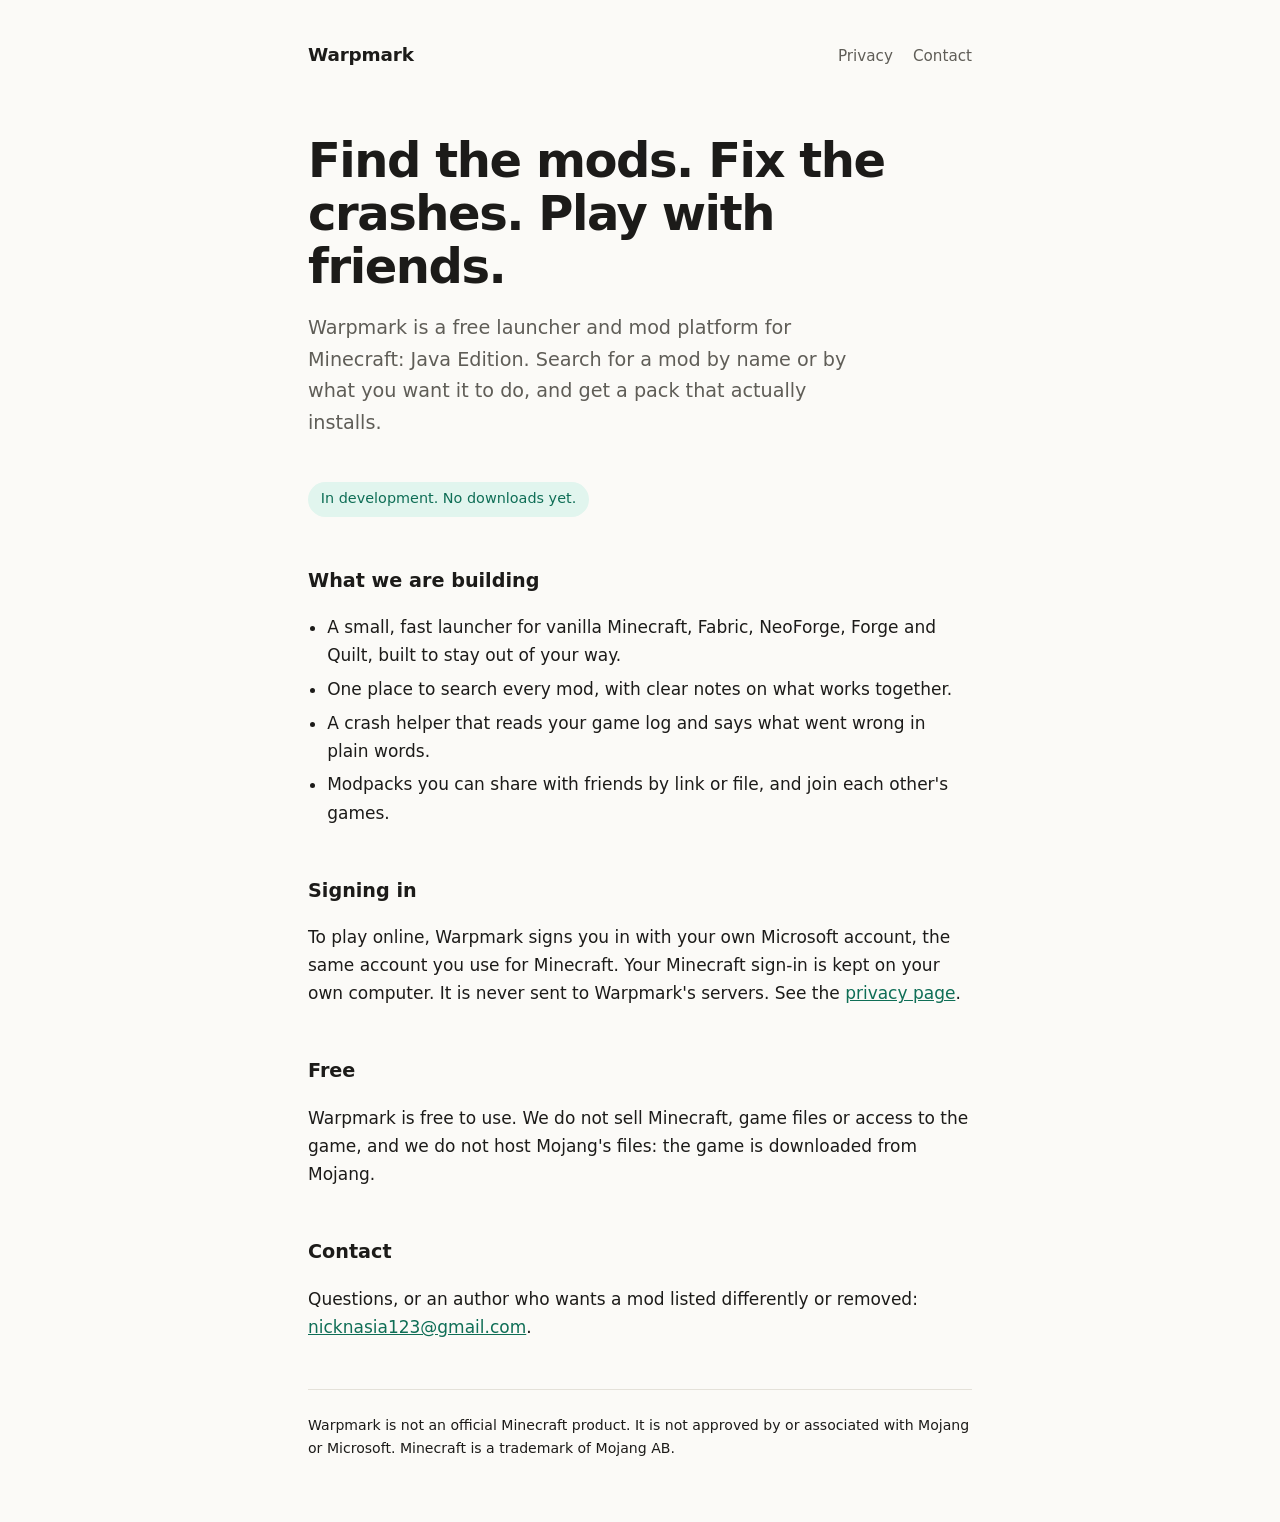
==== index.html @ c7de2d84 "feat: first Warpmark site, home and privacy pages Static HTML and CSS, no scripts, cookies or tracke" ====
<!doctype html>
<html lang="en">
<head>
<meta charset="utf-8">
<meta name="viewport" content="width=device-width, initial-scale=1">
<title>Warpmark: a free home for Minecraft mods</title>
<meta name="description" content="Warpmark is a free launcher and mod platform for Minecraft: Java Edition, in development.">
<link rel="stylesheet" href="styles.css">
</head>
<body>
<header>
  <a class="brand" href="./">Warpmark</a>
  <nav><a href="privacy.html">Privacy</a><a href="mailto:nicknasia123@gmail.com">Contact</a></nav>
</header>
<main>
  <h1>Find the mods. Fix the crashes. Play with friends.</h1>
  <p class="lead">Warpmark is a free launcher and mod platform for Minecraft: Java Edition. Search for a mod by name or by what you want it to do, and get a pack that actually installs.</p>
  <span class="status">In development. No downloads yet.</span>

  <h2>What we are building</h2>
  <ul>
    <li>A small, fast launcher for vanilla Minecraft, Fabric, NeoForge, Forge and Quilt, built to stay out of your way.</li>
    <li>One place to search every mod, with clear notes on what works together.</li>
    <li>A crash helper that reads your game log and says what went wrong in plain words.</li>
    <li>Modpacks you can share with friends by link or file, and join each other's games.</li>
  </ul>

  <h2>Signing in</h2>
  <p>To play online, Warpmark signs you in with your own Microsoft account, the same account you use for Minecraft. Your Minecraft sign-in is kept on your own computer. It is never sent to Warpmark's servers. See the <a href="privacy.html">privacy page</a>.</p>

  <h2>Free</h2>
  <p>Warpmark is free to use. We do not sell Minecraft, game files or access to the game, and we do not host Mojang's files: the game is downloaded from Mojang.</p>

  <h2>Contact</h2>
  <p>Questions, or an author who wants a mod listed differently or removed: <a href="mailto:nicknasia123@gmail.com">nicknasia123@gmail.com</a>.</p>
</main>
<footer>
  <hr>
  <p>Warpmark is not an official Minecraft product. It is not approved by or associated with Mojang or Microsoft. Minecraft is a trademark of Mojang AB.</p>
</footer>
</body>
</html>
---- styles.css ----
:root { --bg:#fbfaf7; --fg:#1c1b19; --muted:#5f5d57; --line:#e4e1d9; --accent:#0f6e56; --accent-bg:#e1f5ee; }
@media (prefers-color-scheme: dark) { :root { --bg:#161614; --fg:#ecebe6; --muted:#a3a198; --line:#2c2b27; --accent:#5dcaa5; --accent-bg:#0b2a22; } }
* { box-sizing: border-box; }
html { -webkit-text-size-adjust: 100%; }
body { margin:0; background:var(--bg); color:var(--fg); font:17px/1.65 system-ui,-apple-system,"Segoe UI",Roboto,sans-serif; }
main, header, footer { max-width:44rem; margin:0 auto; padding:0 1.25rem; }
header { padding-top:2.5rem; display:flex; justify-content:space-between; align-items:baseline; }
.brand { font-weight:600; letter-spacing:-.01em; font-size:1.15rem; color:var(--fg); text-decoration:none; }
nav a { color:var(--muted); text-decoration:none; margin-left:1.25rem; font-size:.95rem; }
nav a:hover { color:var(--fg); }
h1 { font-size:clamp(2rem,6vw,3rem); line-height:1.1; letter-spacing:-.03em; margin:4rem 0 1rem; font-weight:600; }
h2 { font-size:1.2rem; margin:3rem 0 .5rem; font-weight:600; }
p, li { color:var(--fg); }
.lead { font-size:1.2rem; color:var(--muted); max-width:34rem; }
.status { display:inline-block; margin-top:1.5rem; padding:.35rem .8rem; border-radius:999px; background:var(--accent-bg); color:var(--accent); font-size:.9rem; font-weight:500; }
ul { padding-left:1.2rem; } li { margin:.35rem 0; }
a { color:var(--accent); }
hr { border:0; border-top:1px solid var(--line); margin:3rem 0 1.5rem; }
footer { padding-bottom:3rem; color:var(--muted); font-size:.88rem; }
@media (max-width:30rem) { body { font-size:16px; } h1 { margin-top:2.5rem; } nav a { margin-left:.9rem; } }
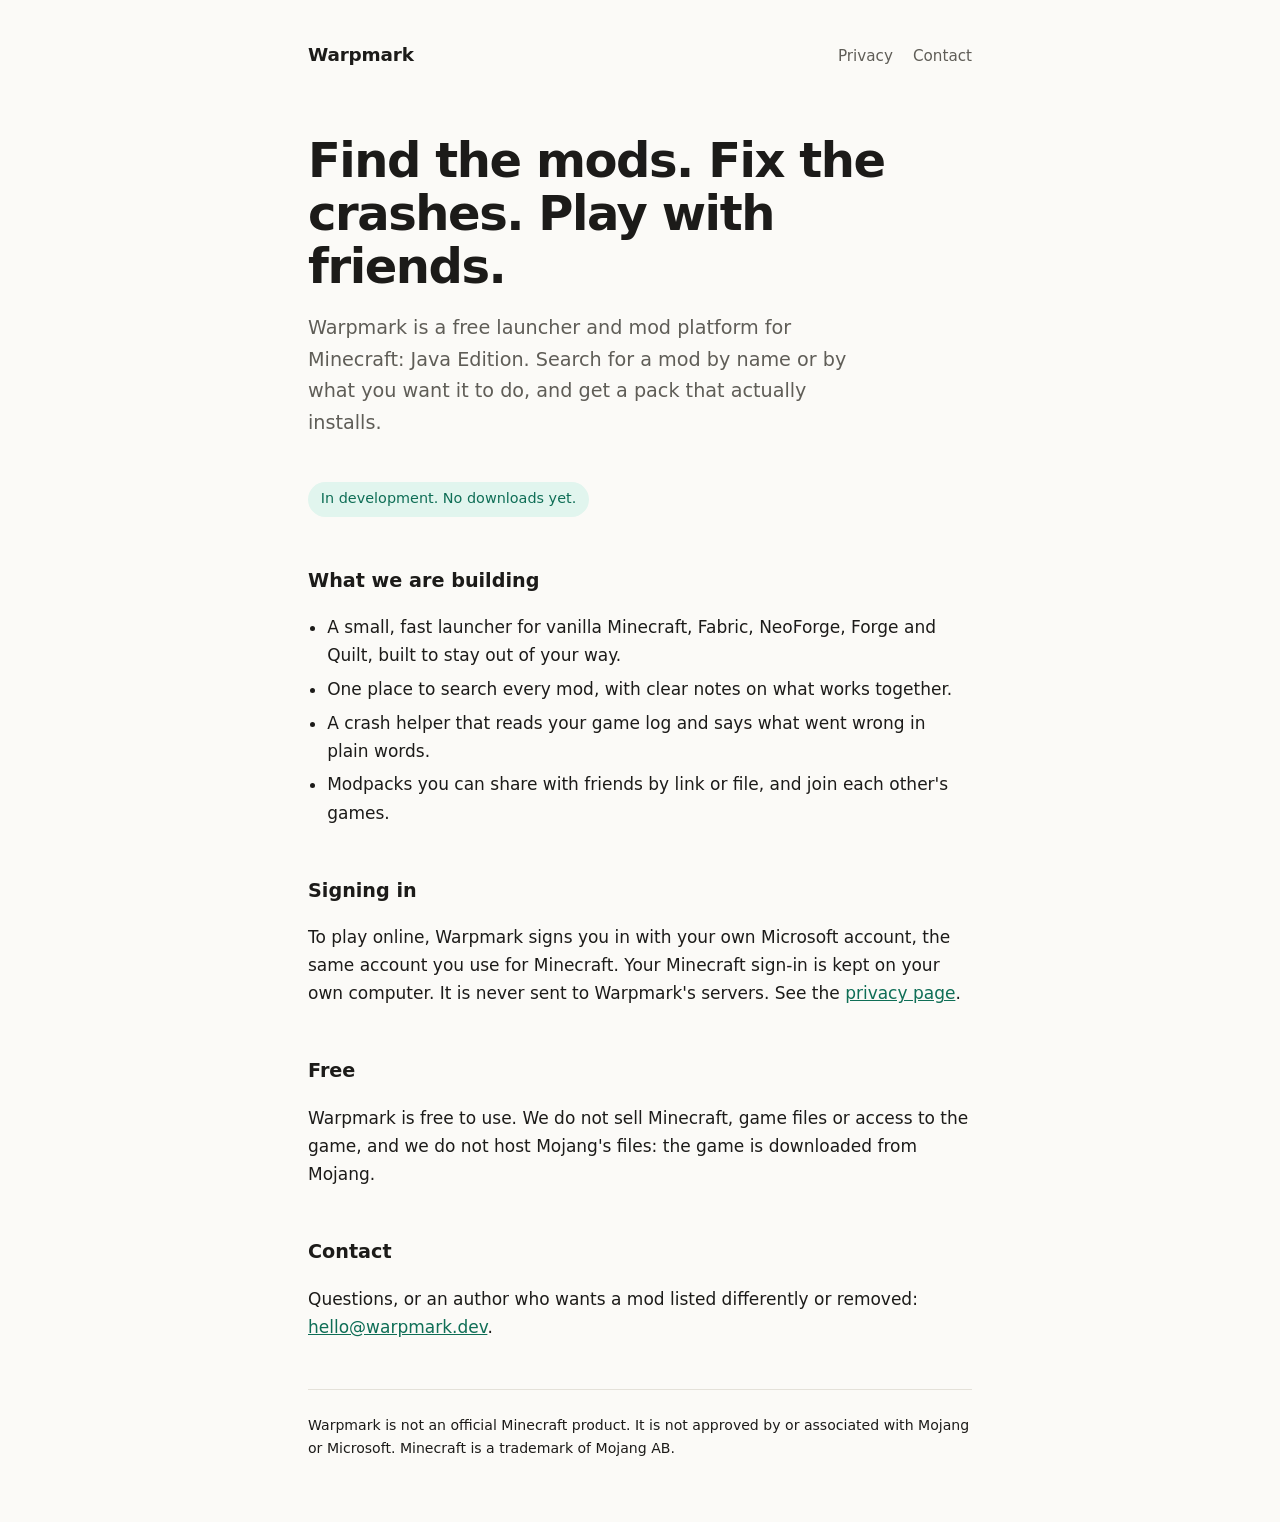
==== commit ee445d2e: "fix: use hello@warpmark.dev as the contact address Co-Authored-By: Claude Sonnet 5.5 <noreply@anthro" ====
--- a/index.html
+++ b/index.html
@@ -10,7 +10,7 @@
 <body>
 <header>
   <a class="brand" href="./">Warpmark</a>
-  <nav><a href="privacy.html">Privacy</a><a href="mailto:nicknasia123@gmail.com">Contact</a></nav>
+  <nav><a href="privacy.html">Privacy</a><a href="mailto:hello@warpmark.dev">Contact</a></nav>
 </header>
 <main>
   <h1>Find the mods. Fix the crashes. Play with friends.</h1>
@@ -32,7 +32,7 @@
   <p>Warpmark is free to use. We do not sell Minecraft, game files or access to the game, and we do not host Mojang's files: the game is downloaded from Mojang.</p>
 
   <h2>Contact</h2>
-  <p>Questions, or an author who wants a mod listed differently or removed: <a href="mailto:nicknasia123@gmail.com">nicknasia123@gmail.com</a>.</p>
+  <p>Questions, or an author who wants a mod listed differently or removed: <a href="mailto:hello@warpmark.dev">hello@warpmark.dev</a>.</p>
 </main>
 <footer>
   <hr>
